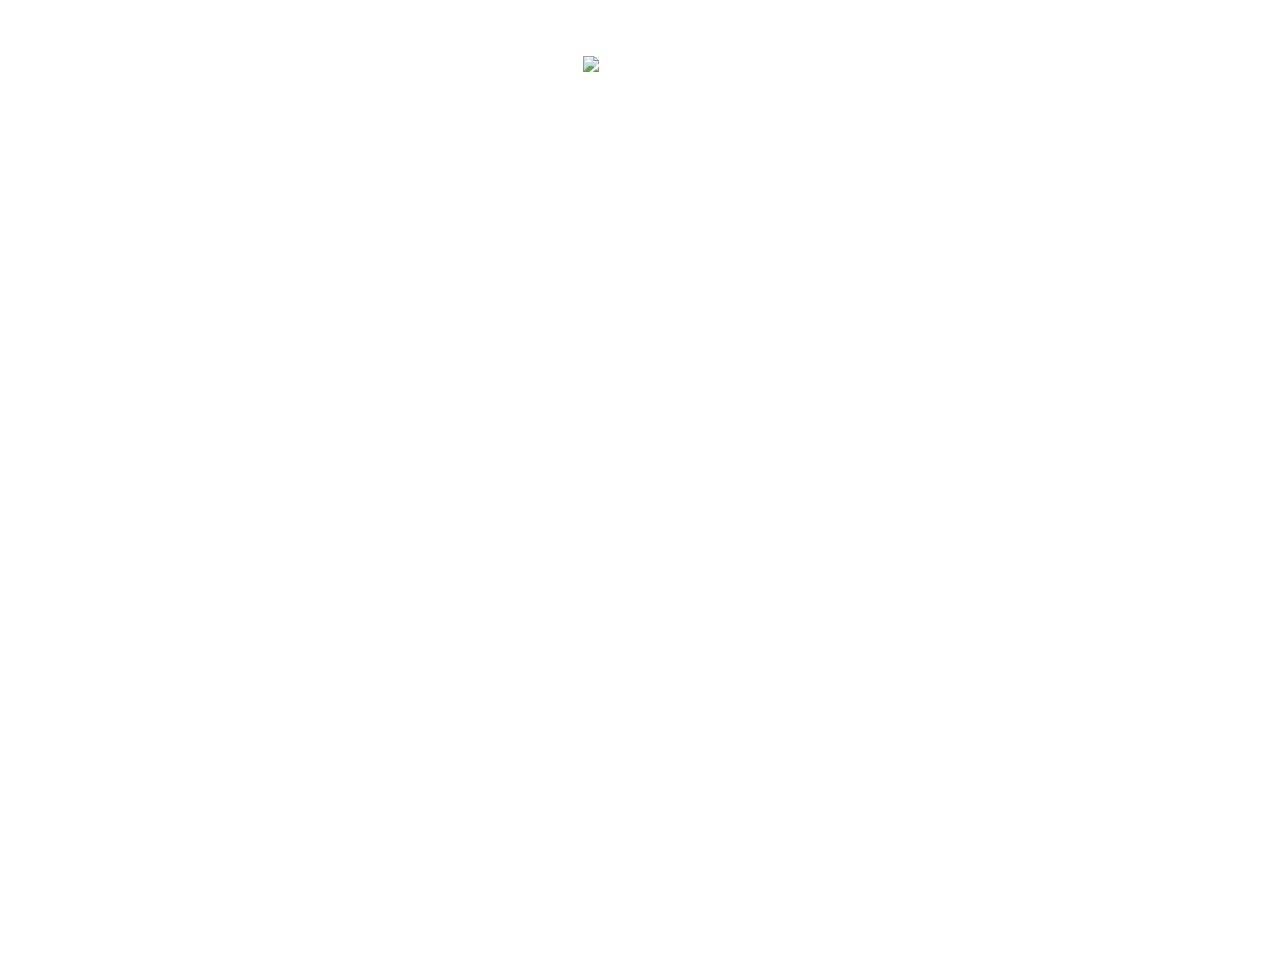
==== index.html @ 66c178b8 "galeria completa" ====
<!DOCTYPE html>
<html lang="pt-br" class="">
  <head>
    <link rel="stylesheet" href="./style.css" />
    <title>Projeto</title>

    <link rel="preconnect" href="https://fonts.googleapis.com" />
    <link rel="preconnect" href="https://fonts.gstatic.com" crossorigin />
    <link
      href="https://fonts.googleapis.com/css2?family=Inter:wght@400;500&display=swap"
      rel="stylesheet"
    />

    <meta charset="UTF-8" />
    <meta name="viewport" content="width=device-width, initial-scale=1.0" />
  </head>
  <body>
    <span class="xpams">&times;</span>
    <div id="container">
      <div id="profile">
        <img src="./assets/avatar.png" alt="Foto de perfil" />
        <p>@kim.schill</p>
      </div>
      <div id="switch" onclick="toggleMode()">
        <button></button>
        <span></span>
      </div>
      <div>
        <ul>
          <li>
            <a href="#" target="_blank">Veja meu portfólio</a>
          </li>
          <li>
            <a href="#" onclick="openPopup()">Galeria de conquistas</a>
          </li>
          <li>
            <a href="#" target="_blank">Sobre mim</a>
          </li>
          <li>
            <a href="https://rocketseat.com.br/explorer" target="_blank"
              >Conheça o Explorer</a
            >
          </li>
        </ul>
        <div id="socials">
          <a href="https://github.com/kimpicheco" target="_blank">
            <ion-icon name="logo-github"></ion-icon>
          </a>
          <a href="https://www.instagram.com/kimpicheco" target="_blank">
            <ion-icon name="logo-instagram"></ion-icon>
          </a>
          <a
            href="https://www.linkedin.com/in/kim-picheco-964836228/"
            target="_blank"
          >
            <ion-icon name="logo-linkedin"></ion-icon>
          </a>
          <a
            href="https://discordapp.com/users/166719753149218816"
            target="_blank"
          >
            <ion-icon name="logo-discord"></ion-icon>
          </a>
        </div>
      </div>
      <footer>
        Feito com amor na <a href="https://rocketseat.com.br"> Rocketseat</a>
      </footer>
    </div>
    <div id="popUP" class="popUP">
      <span class="xomps" onclick="closePopup()">&times;</span>
      <h1>Galeria</h1>
      <div class="image-container">
        <div class="imageG"><img src="./assets/Guts.jpeg" title="foto1" /></div>
        <div class="imageG">
          <img src="./assets/avatar-light.png" title="foto2" />
        </div>
        <div class="imageG">
          <img src="./assets/avatar.png" title="foto3" />
        </div>
        <div class="imageG"><img src="./assets/Guts.jpeg" title="foto4" /></div>
        <div class="imageG">
          <img src="./assets/avatar-light.png" title="foto5" />
        </div>
        <div class="imageG">
          <img src="./assets/avatar.png" title="foto6" />
        </div>
      </div>
      <div class="popUPimg">
        <img src="" title="" />
      </div>
    </div>
    <script
      type="module"
      src="https://unpkg.com/ionicons@7.1.0/dist/ionicons/ionicons.esm.js"
    ></script>
    <script
      nomodule
      src="https://unpkg.com/ionicons@7.1.0/dist/ionicons/ionicons.js"
    ></script>
    <script>
      document.querySelectorAll(".image-container img").forEach((image) => {
        image.onclick = () => {
          document.querySelector(".popUPimg").style.display = "block"
          document.querySelector(".xpams").style.display = "block"
          document.querySelector(".popUPimg img").src =
            image.getAttribute("src")
        }
      })
      document.querySelector(".xpams").onclick = () => {
        document.querySelector(".popUPimg").style.display = "none"
        document.querySelector(".xpams").style.display = "none"
      }
    </script>
    <script src="./script.js"></script>
  </body>
</html>
---- style.css ----
:root {
  --text-color: white;
  --bg-url: url(./assets/bg-mobile.jpg);
  --stroke-color: rgba(255, 255, 255, 0.5);
  --surface-color: rgba(255, 255, 255, 0.1);
  --surface-color-hover: rgba(255, 255, 255, 0.2);
  --switch-bg: url(./assets/MoonStars.svg);
  --profile-img: url(./assets/avatar.png);
}
.light {
  --text-color: black;
  --bg-url: url(./assets/bg-mobile-light.jpg);
  --stroke-color: rgba(0, 0, 0, 0.5);
  --surface-color: rgba(0, 0, 0, 0.1);
  --surface-color-hover: rgba(0, 0, 0, 0.2);
  --switch-bg: url(./assets/Sun.svg);
}
* {
  margin: 0px;
  padding: 0px;
  box-sizing: border-box;
}
body {
  /* background: color img repeat position/size*/
  background: var(--bg-url) no-repeat top center/cover;
  height: 100vh;
}
body * {
  font-family: "Inter", sans-serif;
  color: var(--text-color);
}
#container {
  width: 100%;
  max-width: 588px;
  margin: 56px auto 0px;
  padding: 0 24px;
}
#profile {
  margin: 24px auto;
}
#profile img {
  width: 112px;
}
#switch {
  position: relative;
  width: 64px;
  margin: 4px auto;
}
#switch button {
  width: 32px;
  height: 32px;
  background: white var(--switch-bg) no-repeat center;
  border: 0;
  border-radius: 50%;
  position: absolute;
  z-index: 1;
  top: 50%;
  transform: translateY(-50%);
  transition: transform 0.5s, outline 0.3s;
  padding: 8px;
  gap: 8px;
}
.light #switch button {
  transform: translateX(100%) translateY(-50%);
}
#switch button:hover {
  outline: 8px solid var(--surface-color-hover);
}
#switch span {
  display: block;
  border-radius: 9999px;
  width: 64px;
  height: 24px;
  background: var(--surface-color);
  border: 1px solid var(--stroke-color);
  backdrop-filter: blur(4px);
  -webkit-backdrop-filter: blur(4px);
}
#profile {
  text-align: center;
}
#profile img {
  image-rendering: var(--profile-img);
}
#profile p {
  font-weight: 500;
  font-size: 16px;
  margin: 8px;
}
ul {
  list-style: none;
  display: flex;
  flex-direction: column;
  gap: 16px;
  padding: 24px 0;
}
ul li a {
  display: flex;
  justify-content: center;
  align-items: center;
  padding: 16px 24px;
  background: var(--surface-color);
  border: 1px solid var(--stroke-color);
  border-radius: 8px;
  backdrop-filter: blur(4px);
  -webkit-backdrop-filter: blur(4px);
  text-decoration: none;
  font-weight: 500;
  transition: background 0.3s;
}
ul li a:hover {
  background: var(--surface-color-hover);
  border: 1.5px solid var(--text-color);
}
#socials {
  display: flex;
  padding: 24px 0;
  font-size: 24px;
  justify-content: center;
  gap: 6px;
}
#socials a {
  display: flex;
  align-items: center;
  justify-content: center;
  padding: 16px;
  border-radius: 50%;
  transition: background 0.3s;
}
#socials a:hover {
  background: var(--surface-color-hover);
}
.popUP {
  min-height: fit-content;
  background: #ddd;
  position: absolute;
  padding: 24px;
  top: 50%;
  left: 50%;
  transform: translate(-50%, -50%) scale(0.1);
  z-index: 99;
  padding: 0px 24px 24px;
  visibility: hidden;
  transition: transform 0.4s;
  border-radius: 8px;
}
.open-popup {
  visibility: visible;
  transform: translate(-50%, -50%) scale(1);
}
.popUP h1 {
  font-size: 24;
  padding: 19px;
  color: #333;
  text-align: center;
}
.popUP .image-container {
  display: flex;
  flex-wrap: wrap;
  gap: 18px;
  justify-content: center;
  padding: 12px;
}
.popUP .image-container .imageG {
  width: 100px;
  height: 100px;
  overflow: hidden;
  outline: 3px solid white;
}
.popUP .image-container .imageG img {
  height: 100%;
  width: 100%;
  object-fit: cover;
  transition: 0.2s linear;
  cursor: pointer;
}
.popUP .image-container .imageG:hover img {
  transform: scale(1.1);
}
.popUP .popUPimg {
  position: fixed;
  top: 0;
  left: 0;
  height: 100%;
  width: 100%;
  z-index: 100;
  display: none;
}
.xpams {
  position: absolute;
  top: 0;
  right: 10px;
  font-size: 40px;
  font-weight: bolder;
  color: #bbb;
  z-index: 1000;
  cursor: pointer;
  display: none;
  text-shadow: 1px 1px #333;
}
.xomps {
  position: absolute;
  top: 0px;
  right: 12px;
  font-size: 25px;
  font-weight: bolder;
  color: #555;
  z-index: 99;
  cursor: pointer;
}
.popUP .popUPimg img {
  position: absolute;
  top: 50%;
  left: 50%;
  transform: translate(-50%, -50%);
  border: solid #fff;
  border-radius: 8px;
  width: 750px;
  object-fit: cover;
}

footer {
  font-size: 14px;
  text-align: center;
  padding: 24px;
}
/* media queries */
@media (max-width: 768px) {
  .popUP .popUPimg img {
    width: 95%;
  }
}
@media (min-width: 700px) {
  :root {
    --bg-url: url(./assets/bg-desktop.jpg);
  }
  .light {
    --bg-url: url(./assets/bg-desktop-light.jpg);
  }
}
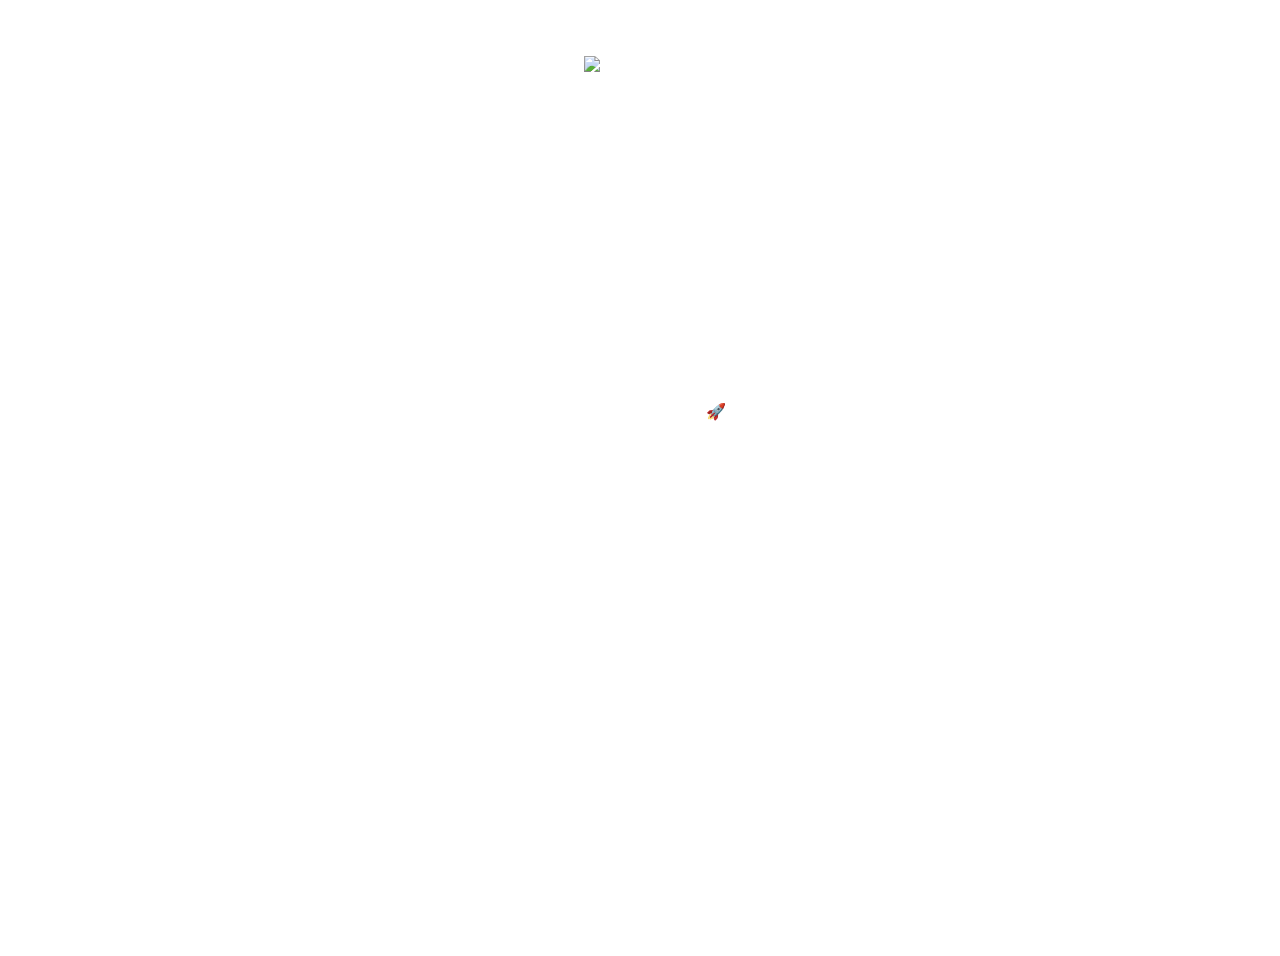
==== commit 1efe5875: "AboutMe, mudança de Font e algumas modificaçoes de UX" ====
--- a/index.html
+++ b/index.html
@@ -2,7 +2,7 @@
 <html lang="pt-br" class="">
   <head>
     <link rel="stylesheet" href="./style.css" />
-    <title>Projeto</title>
+    <title>Kim DevLinks</title>
 
     <link rel="preconnect" href="https://fonts.googleapis.com" />
     <link rel="preconnect" href="https://fonts.gstatic.com" crossorigin />
@@ -15,11 +15,12 @@
     <meta name="viewport" content="width=device-width, initial-scale=1.0" />
   </head>
   <body>
+    <div class="popup-bgfade"></div>
     <span class="xpams">&times;</span>
     <div id="container">
       <div id="profile">
         <img src="./assets/avatar.png" alt="Foto de perfil" />
-        <p>@kim.schill</p>
+        <p>@kimpicheco</p>
       </div>
       <div id="switch" onclick="toggleMode()">
         <button></button>
@@ -28,17 +29,19 @@
       <div>
         <ul>
           <li>
-            <a href="#" target="_blank">Veja meu portfólio</a>
+            <a onclick="alrt()">Veja meu portfólio</a>
           </li>
           <li>
-            <a href="#" onclick="openPopup()">Galeria de conquistas</a>
+            <a href="#" onclick="openPopup(), closeAboutMe()"
+              >Galeria de Certificados</a
+            >
           </li>
           <li>
-            <a href="#" target="_blank">Sobre mim</a>
+            <a href="#" onclick="openAboutMe(), closePopup()">Sobre mim</a>
           </li>
           <li>
             <a href="https://rocketseat.com.br/explorer" target="_blank"
-              >Conheça o Explorer</a
+              >Conheça o Explorer 🚀</a
             >
           </li>
         </ul>
@@ -64,31 +67,45 @@
         </div>
       </div>
       <footer>
-        Feito com amor na <a href="https://rocketseat.com.br"> Rocketseat</a>
+        Feito com amor na
+        <a href="https://rocketseat.com.br" target="_blank"> Rocketseat</a>
       </footer>
     </div>
     <div id="popUP" class="popUP">
       <span class="xomps" onclick="closePopup()">&times;</span>
-      <h1>Galeria</h1>
+      <h1>Certificados</h1>
       <div class="image-container">
-        <div class="imageG"><img src="./assets/Guts.jpeg" title="foto1" /></div>
         <div class="imageG">
-          <img src="./assets/avatar-light.png" title="foto2" />
+          <img src="./assets/certificado1.jpg" title="foto1" />
         </div>
         <div class="imageG">
-          <img src="./assets/avatar.png" title="foto3" />
-        </div>
-        <div class="imageG"><img src="./assets/Guts.jpeg" title="foto4" /></div>
-        <div class="imageG">
-          <img src="./assets/avatar-light.png" title="foto5" />
+          <img src="./assets/certificado2.jpg" title="foto2" />
         </div>
         <div class="imageG">
-          <img src="./assets/avatar.png" title="foto6" />
+          <img src="./assets/certificado3.jpg" title="foto3" />
+        </div>
+        <div class="imageG">
+          <img src="./assets/certificado4.jpg" title="foto4" />
+        </div>
+        <div class="imageG">
+          <img src="./assets/certificado5.jpg" title="foto5" />
+        </div>
+        <div class="imageG">
+          <img src="./assets/certificado6.jpg" title="foto6" />
         </div>
       </div>
       <div class="popUPimg">
         <img src="" title="" />
       </div>
+    </div>
+    <div class="aboutMe" id="aboutMe">
+      <span onclick="closeAboutMe()">&times;</span>
+      <h1>Sobre Mim</h1>
+      <p>
+        Me chamo Kim tenho 27 anos e, estou cursando programação na Rocketseat
+        na esperança de aprimorar minhas habilidades e consquistar uma vaga no
+        mercado de trabalho atual.
+      </p>
     </div>
     <script
       type="module"
@@ -98,20 +115,6 @@
       nomodule
       src="https://unpkg.com/ionicons@7.1.0/dist/ionicons/ionicons.js"
     ></script>
-    <script>
-      document.querySelectorAll(".image-container img").forEach((image) => {
-        image.onclick = () => {
-          document.querySelector(".popUPimg").style.display = "block"
-          document.querySelector(".xpams").style.display = "block"
-          document.querySelector(".popUPimg img").src =
-            image.getAttribute("src")
-        }
-      })
-      document.querySelector(".xpams").onclick = () => {
-        document.querySelector(".popUPimg").style.display = "none"
-        document.querySelector(".xpams").style.display = "none"
-      }
-    </script>
     <script src="./script.js"></script>
   </body>
 </html>
--- a/style.css
+++ b/style.css
@@ -6,6 +6,7 @@
   --surface-color-hover: rgba(255, 255, 255, 0.2);
   --switch-bg: url(./assets/MoonStars.svg);
   --profile-img: url(./assets/avatar.png);
+  --popup-bg: rgba(54, 57, 62, 1);
 }
 .light {
   --text-color: black;
@@ -14,6 +15,7 @@
   --surface-color: rgba(0, 0, 0, 0.1);
   --surface-color-hover: rgba(0, 0, 0, 0.2);
   --switch-bg: url(./assets/Sun.svg);
+  --popup-bg: rgba(255, 255, 255, 1);
 }
 * {
   margin: 0px;
@@ -25,8 +27,12 @@
   background: var(--bg-url) no-repeat top center/cover;
   height: 100vh;
 }
+@font-face {
+  font-family: AvantGarde;
+  src: url(./assets/AVGARDN_2.TTF);
+}
 body * {
-  font-family: "Inter", sans-serif;
+  font-family: AvantGarde;
   color: var(--text-color);
 }
 #container {
@@ -130,19 +136,69 @@
 #socials a:hover {
   background: var(--surface-color-hover);
 }
+.popup-bgfade {
+  top: 0;
+  z-index: 800;
+  position: fixed;
+  width: 100%;
+  height: 100vh;
+  background-color: rgba(0, 0, 0, 0.6);
+  display: none;
+}
+.aboutMe {
+  position: absolute;
+  background-color: var(--popup-bg);
+  border-radius: 8px;
+  padding: 0px 24px 24px;
+  z-index: 99;
+  top: 50%;
+  left: 50%;
+  min-height: fit-content;
+  padding: 24px;
+  border: 1px solid var(--stroke-color);
+  transform: translate(-50%, -50%) scale(0.1);
+  transition: transform 0.4s;
+  text-align: center;
+  visibility: hidden;
+}
+.aboutMe h2 {
+  font-size: 24;
+  padding: 19px;
+  color: var(--text-color);
+}
+.aboutMe p {
+  padding: 16px;
+}
+.aboutMe span {
+  position: absolute;
+  top: 0px;
+  right: 12px;
+  font-size: 25px;
+  font-weight: bolder;
+  color: #bbb;
+  z-index: 99;
+  cursor: pointer;
+  text-shadow: 0px 0px #fff;
+}
+.open-aboutMe {
+  visibility: visible;
+  transform: translate(-50%, -50%) scale(1);
+}
+
 .popUP {
   min-height: fit-content;
-  background: #ddd;
+  background-color: var(--popup-bg);
   position: absolute;
   padding: 24px;
   top: 50%;
   left: 50%;
   transform: translate(-50%, -50%) scale(0.1);
-  z-index: 99;
+  z-index: 1000;
   padding: 0px 24px 24px;
   visibility: hidden;
   transition: transform 0.4s;
   border-radius: 8px;
+  border: 1px solid var(--stroke-color);
 }
 .open-popup {
   visibility: visible;
@@ -151,7 +207,7 @@
 .popUP h1 {
   font-size: 24;
   padding: 19px;
-  color: #333;
+  color: var(--text-color);
   text-align: center;
 }
 .popUP .image-container {
@@ -162,10 +218,9 @@
   padding: 12px;
 }
 .popUP .image-container .imageG {
-  width: 100px;
-  height: 100px;
+  height: 50px;
   overflow: hidden;
-  outline: 3px solid white;
+  outline: 3px solid var(--stroke-color);
 }
 .popUP .image-container .imageG img {
   height: 100%;
@@ -179,24 +234,25 @@
 }
 .popUP .popUPimg {
   position: fixed;
+  top: 50%;
+  left: 50%;
+  height: 100%;
+  width: 130%;
+  z-index: 1000;
+  display: none;
+  transform: translate(-50%, -50%);
+}
+.xpams {
+  position: fixed;
   top: 0;
-  left: 0;
-  height: 100%;
-  width: 100%;
-  z-index: 100;
-  display: none;
-}
-.xpams {
-  position: absolute;
-  top: 0;
-  right: 10px;
+  right: 12px;
   font-size: 40px;
   font-weight: bolder;
   color: #bbb;
-  z-index: 1000;
+  z-index: 1001;
   cursor: pointer;
   display: none;
-  text-shadow: 1px 1px #333;
+  text-shadow: 0px 0px #fff;
 }
 .xomps {
   position: absolute;
@@ -204,9 +260,10 @@
   right: 12px;
   font-size: 25px;
   font-weight: bolder;
-  color: #555;
+  color: #bbb;
   z-index: 99;
   cursor: pointer;
+  text-shadow: 0px 0px #fff;
 }
 .popUP .popUPimg img {
   position: absolute;
@@ -217,6 +274,7 @@
   border-radius: 8px;
   width: 750px;
   object-fit: cover;
+  z-index: 1001;
 }
 
 footer {
@@ -225,9 +283,12 @@
   padding: 24px;
 }
 /* media queries */
-@media (max-width: 768px) {
+@media (max-width: 1000px) {
   .popUP .popUPimg img {
-    width: 95%;
+    width: 130%;
+  }
+  .aboutMe {
+    min-width: 75%;
   }
 }
 @media (min-width: 700px) {
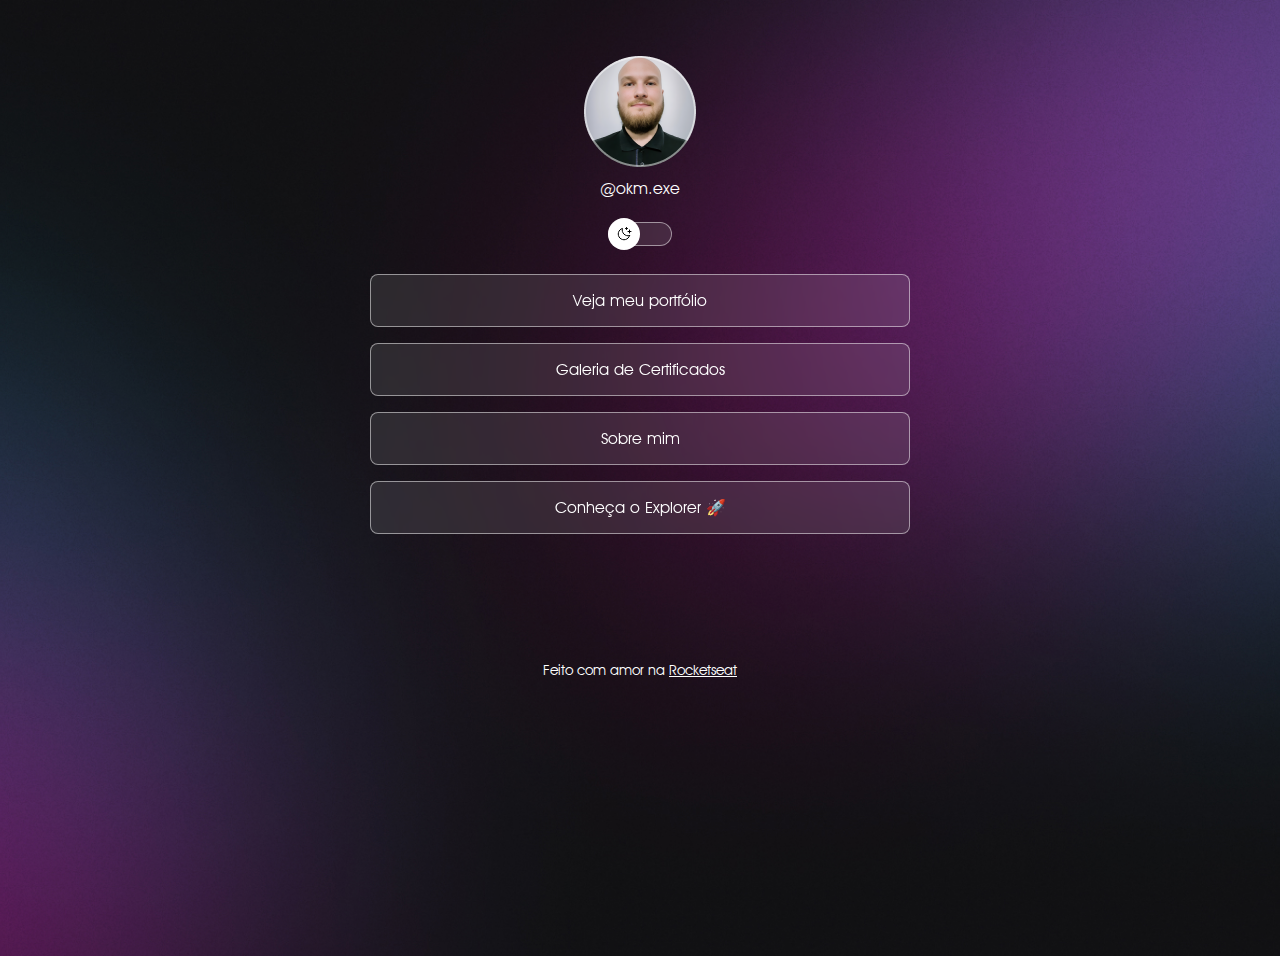
==== commit 875def29: "folder" ====
--- a/index.html
+++ b/index.html
@@ -20,7 +20,7 @@
     <div id="container">
       <div id="profile">
         <img src="./assets/avatar.png" alt="Foto de perfil" />
-        <p>@kimpicheco</p>
+        <p>@okm.exe</p>
       </div>
       <div id="switch" onclick="toggleMode()">
         <button></button>
@@ -46,21 +46,31 @@
           </li>
         </ul>
         <div id="socials">
-          <a href="https://github.com/kimpicheco" target="_blank">
+          <a
+            href="https://github.com/okm-exe"
+            target="_blank"
+            title="Perfil do GitHub"
+          >
             <ion-icon name="logo-github"></ion-icon>
           </a>
-          <a href="https://www.instagram.com/kimpicheco" target="_blank">
+          <a
+            href="https://www.instagram.com/okm.exe"
+            target="_blank"
+            title="Perfil do Instagram"
+          >
             <ion-icon name="logo-instagram"></ion-icon>
           </a>
           <a
             href="https://www.linkedin.com/in/kim-picheco-964836228/"
             target="_blank"
+            title="Perfil do LinkedIn"
           >
             <ion-icon name="logo-linkedin"></ion-icon>
           </a>
           <a
             href="https://discordapp.com/users/166719753149218816"
             target="_blank"
+            title="Perfil do Discord"
           >
             <ion-icon name="logo-discord"></ion-icon>
           </a>
@@ -76,22 +86,22 @@
       <h1>Certificados</h1>
       <div class="image-container">
         <div class="imageG">
-          <img src="./assets/certificado1.jpg" title="foto1" />
+          <img src="./assets/certificado1.jpg" title="Primeiro certificado" />
         </div>
         <div class="imageG">
-          <img src="./assets/certificado2.jpg" title="foto2" />
+          <img src="./assets/certificado2.jpg" title="Segundo certificado" />
         </div>
         <div class="imageG">
-          <img src="./assets/certificado3.jpg" title="foto3" />
+          <img src="./assets/certificado3.jpg" title="Terceiro certificado" />
         </div>
         <div class="imageG">
-          <img src="./assets/certificado4.jpg" title="foto4" />
+          <img src="./assets/certificado4.jpg" title="Quarto certificado" />
         </div>
         <div class="imageG">
-          <img src="./assets/certificado5.jpg" title="foto5" />
+          <img src="./assets/certificado5.jpg" title="Quinto certificado" />
         </div>
         <div class="imageG">
-          <img src="./assets/certificado6.jpg" title="foto6" />
+          <img src="./assets/certificado6.jpg" title="Sexto certificado" />
         </div>
       </div>
       <div class="popUPimg">
--- a/style.css
+++ b/style.css
@@ -276,7 +276,9 @@
   object-fit: cover;
   z-index: 1001;
 }
-
+li {
+  cursor: pointer;
+}
 footer {
   font-size: 14px;
   text-align: center;
@@ -285,7 +287,7 @@
 /* media queries */
 @media (max-width: 1000px) {
   .popUP .popUPimg img {
-    width: 130%;
+    width: 120%;
   }
   .aboutMe {
     min-width: 75%;
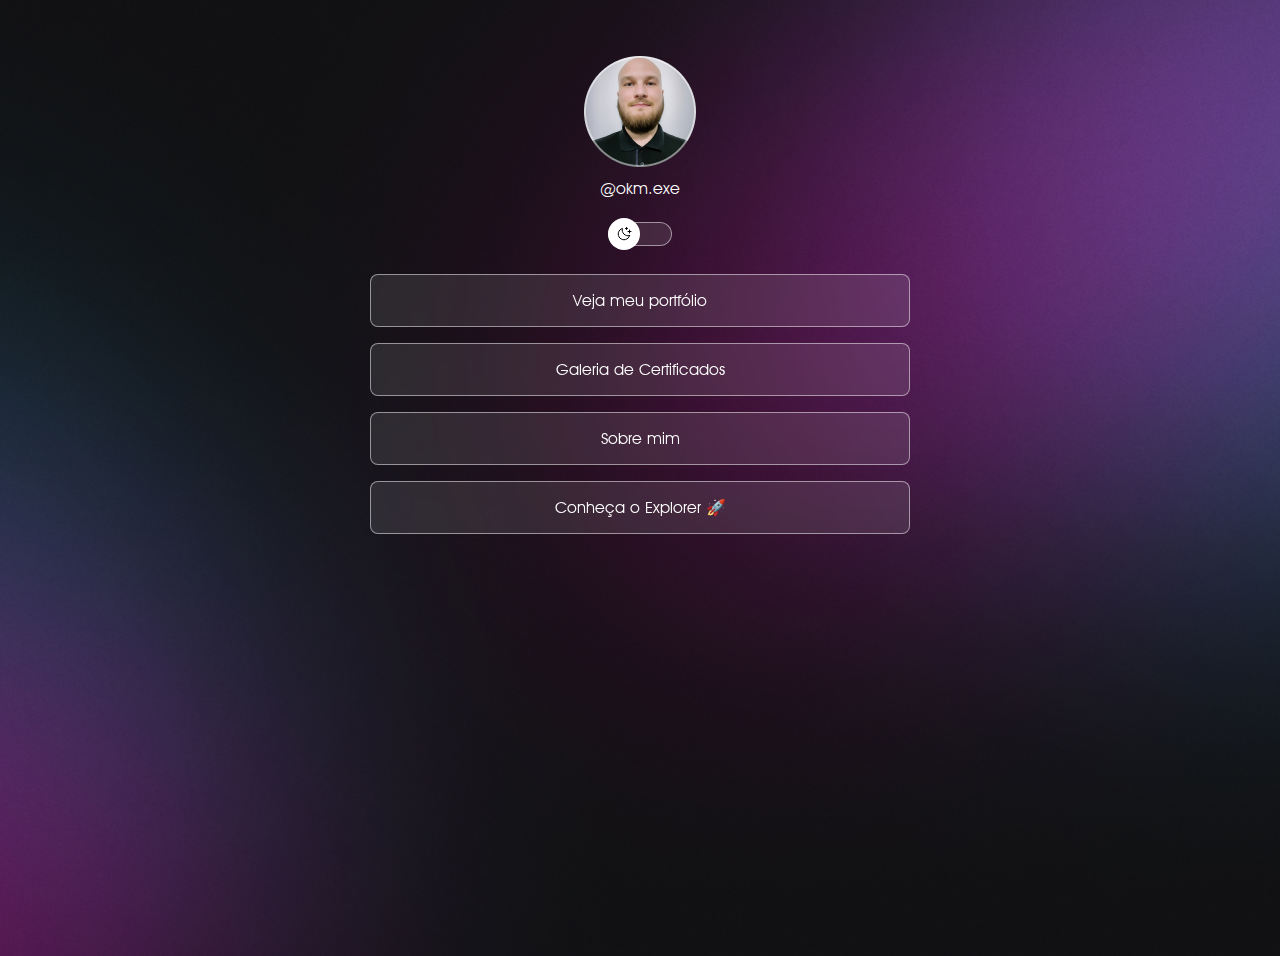
==== commit 84fe1436: "bugfix" ====
--- a/index.html
+++ b/index.html
@@ -76,10 +76,6 @@
           </a>
         </div>
       </div>
-      <footer>
-        Feito com amor na
-        <a href="https://rocketseat.com.br" target="_blank"> Rocketseat</a>
-      </footer>
     </div>
     <div id="popUP" class="popUP">
       <span class="xomps" onclick="closePopup()">&times;</span>
--- a/style.css
+++ b/style.css
@@ -165,6 +165,7 @@
   font-size: 24;
   padding: 19px;
   color: var(--text-color);
+  font-weight: 500;
 }
 .aboutMe p {
   padding: 16px;
